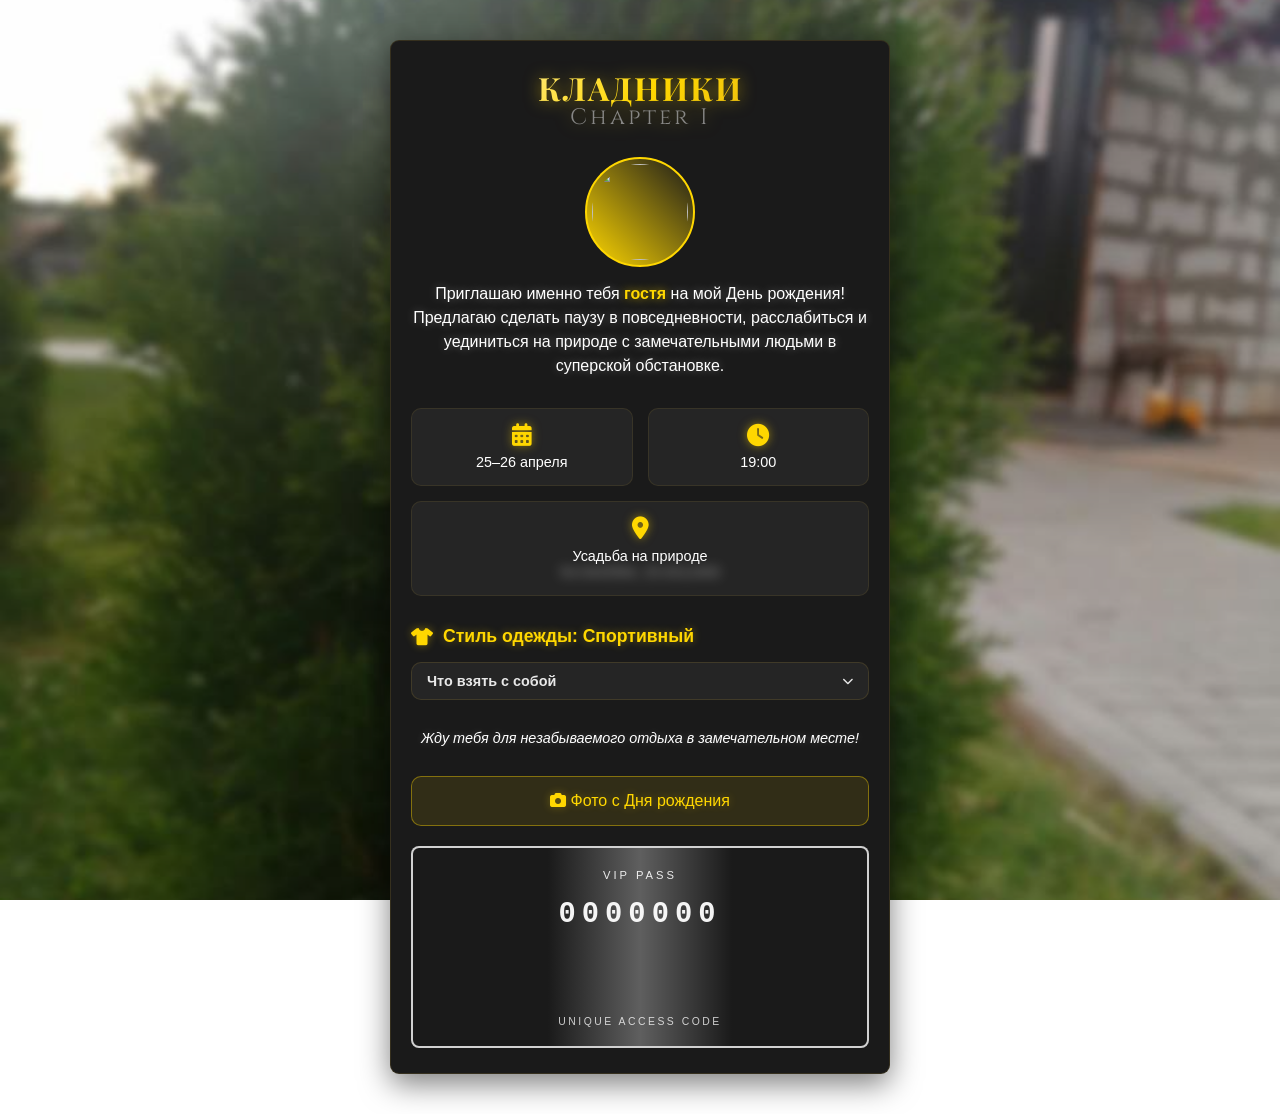
==== index.html @ 01f13acd "Initial invitation" ====
<!DOCTYPE html>
<html lang="ru">
<head>
    <meta charset="UTF-8">
    <meta name="viewport" content="width=device-width, initial-scale=1.0, maximum-scale=1.0, user-scalable=no">
    <title>КЛАДНИКИ.</title>
    <script src="https://telegram.org/js/telegram-web-app.js"></script>
    <script src="https://cdn.jsdelivr.net/npm/jsbarcode@3.11.5/dist/JsBarcode.all.min.js"></script>
    <link rel="stylesheet" href="styles.css">
    <link rel="stylesheet" href="https://cdnjs.cloudflare.com/ajax/libs/font-awesome/6.0.0/css/all.min.css">
    <link rel="preconnect" href="https://fonts.googleapis.com">
    <link rel="preconnect" href="https://fonts.gstatic.com" crossorigin>
    <link href="https://fonts.googleapis.com/css2?family=Cinzel:wght@300;400&family=Playfair+Display:wght@700&display=swap" rel="stylesheet">
</head>
<body>
    <div id="particles-container"></div>
    <div id="app">
        <div class="poster-container">
            <div class="poster-content">
                <header>
                    <h1 class="gold-text">КЛАДНИКИ<br><span class="chapter">Chapter I</span></h1>
                </header>

                <div class="user-profile">
                    <div class="photo-container">
                        <img id="user-photo" src="https://via.placeholder.com/150">
                    </div>
                    <p class="welcome-text">Приглашаю именно тебя <span id="user-name-placeholder">гостя</span> на мой День рождения! Предлагаю сделать паузу в повседневности, расслабиться и уединиться на природе с замечательными людьми в суперской обстановке.</p>
                </div>

                <div class="details-grid">
                    <div class="detail-item" title="Дата">
                        <i class="fas fa-calendar-alt"></i>
                        <span>25–26 апреля</span>
                    </div>
                    <div class="detail-item" title="Время">
                        <i class="fas fa-clock"></i>
                        <span>19:00</span>
                    </div>
                    <div class="detail-item clickable" id="location-item">
                        <i class="fas fa-map-marker-alt"></i>
                        <div class="location-content">
                            <span class="label">Усадьба на природе</span>
                            <span id="coordinates" class="blurred">54.0443584, 25.6312400</span>
                        </div>
                    </div>
                </div>

                <div class="info-section">
                    <h3><i class="fas fa-tshirt"></i> Стиль одежды: Спортивный</h3>
                    <div class="checklist-toggle" id="checklist-toggle">
                        <h4>Что взять с собой <i class="fas fa-chevron-down toggle-icon"></i></h4>
                    </div>
                    <div class="checklist collapsed" id="checklist-content">
                        <ul>
                            <li><i class="fas fa-check"></i> Комплект сменной одежды</li>
                            <li><i class="fas fa-check"></i> Легкую обувь (шлепанцы и/тапочки)</li>
                            <li><i class="fas fa-check"></i> Ванные принадлежности (минимум 1 полотенце, шампунь и другие средства гигиены)</li>
                        </ul>
                    </div>
                </div>

                <div class="closing-text">
                    Жду тебя для незабываемого отдыха в замечательном месте!
                </div>

                <div class="event-photos-section">
                    <div id="photos-link" class="photos-btn">
                        <i class="fas fa-camera"></i> Фото с Дня рождения
                    </div>
                </div>

                <div class="vip-section">
                    <div class="vip-card">
                        <span class="vip-label">VIP PASS</span>
                        <span id="vip-number">0000000</span>
                        <div class="barcode-wrapper">
                            <svg id="barcode"></svg>
                        </div>
                        <span class="vip-sublabel">UNIQUE ACCESS CODE</span>
                    </div>
                </div>
            </div>
        </div>
    </div>

    <script src="script.js"></script>
</body>
</html>
---- styles.css ----
:root {
    --gold: #ffd700;
    --gold-light: #fff8dc;
    --bg-dark: #0f0f0f;
    --card-bg: #1a1a1a;
    --text-white: #ffffff;
    --text-gray: #f5f5f5;
}

* {
    box-sizing: border-box;
    margin: 0;
    padding: 0;
}

body {
    font-family: 'Segoe UI', Roboto, Helvetica, Arial, sans-serif;
    background-image: url('background.png');
    background-size: cover;
    background-position: center;
    background-attachment: fixed;
    backdrop-filter: blur(40%);
    -webkit-backdrop-filter: blur(40%);
    color: var(--text-white);
    overflow-y: auto;
    min-height: 100vh;
    display: flex;
    justify-content: center;
    padding: 40px 20px;
}

#particles-container {
    position: fixed;
    top: 0;
    left: 0;
    width: 100%;
    height: 100%;
    z-index: 0;
    pointer-events: none;
}

#app {
    position: relative;
    z-index: 10;
    width: 100%;
    max-width: 500px;
}

/* Секция плаката */
.poster-container {
    position: relative;
    background: var(--card-bg);
    border-radius: 9px;
    padding: 25px 20px;
    box-shadow: 0 10px 30px rgba(0,0,0,0.5);
    border: 1px solid rgba(212, 175, 55, 0.15);
    animation: float 6s ease-in-out infinite;
}

@keyframes float {
    0%, 100% { transform: translateY(0); }
    50% { transform: translateY(-10px); }
}

/* Текстовые стили */
.gold-text {
    color: var(--gold);
    text-align: center;
    font-size: 2rem;
    text-transform: uppercase;
    letter-spacing: 2px;
    margin-bottom: 25px;
    background: linear-gradient(135deg, #fff8dc 0%, #ffd700 50%, #daa520 100%);
    -webkit-background-clip: text;
    background-clip: text;
    -webkit-text-fill-color: transparent;
    filter: drop-shadow(0 0 8px rgba(255, 215, 0, 0.5));
    font-family: 'Playfair Display', 'Georgia', serif;
}

.chapter {
    text-transform: none;
    font-size: 1.4rem;
    font-weight: 300;
    letter-spacing: 1px;
    opacity: 0.8;
    display: block;
    margin-top: -7px;
    color: #a0a0a0;
    -webkit-text-fill-color: #a0a0a0;
    font-family: 'Cinzel', 'Georgia', serif;
    letter-spacing: 3px;
}

.user-profile {
    text-align: center;
    margin-bottom: 30px;
}

.photo-container {
    width: 110px;
    height: 110px;
    margin: 0 auto 15px;
    border-radius: 50%;
    border: 2px solid var(--gold);
    padding: 5px;
    background: linear-gradient(45deg, var(--gold), transparent);
}

.photo-container img {
    width: 100%;
    height: 100%;
    border-radius: 50%;
    object-fit: cover;
}

.welcome-text {
    font-size: 1rem;
    line-height: 1.5;
    color: #ffffff;
    text-shadow: 0 0 10px rgba(255, 255, 255, 0.3);
}

#user-name-placeholder {
    color: #ffd700;
    font-weight: bold;
    text-shadow: 0 0 8px rgba(255, 215, 0, 0.6);
}

/* Сетка деталей */
.details-grid {
    display: grid;
    grid-template-columns: 1fr 1fr;
    gap: 15px;
    margin-bottom: 30px;
}

.detail-item {
    background: rgba(255, 255, 255, 0.05);
    padding: 15px;
    border-radius: 10px;
    text-align: center;
    border: 1px solid rgba(212, 175, 55, 0.1);
    transition: all 0.3s ease;
    cursor: default;
}

.detail-item i {
    color: #ffd700;
    font-size: 1.4rem;
    margin-bottom: 8px;
    display: block;
    text-shadow: 0 0 10px rgba(255, 215, 0, 0.5);
}

.detail-item span {
    font-size: 0.9rem;
    display: block;
    color: #ffffff;
}

.detail-item.clickable {
    cursor: pointer;
}

.detail-item.clickable:active {
    transform: scale(0.95);
    background: rgba(212, 175, 55, 0.1);
}

.detail-item.clickable:hover {
    border-color: rgba(212, 175, 55, 0.4);
    box-shadow: 0 0 15px rgba(212, 175, 55, 0.1);
}

/* Тултип */
.tooltip {
    position: absolute;
    bottom: 100%;
    left: 50%;
    transform: translateX(-50%);
    background: var(--gold);
    color: #000;
    padding: 6px 12px;
    border-radius: 6px;
    font-size: 0.75rem;
    white-space: nowrap;
    opacity: 0;
    pointer-events: none;
    transition: opacity 0.3s;
    z-index: 30;
    margin-bottom: 8px;
}

.tooltip::after {
    content: '';
    position: absolute;
    top: 100%;
    left: 50%;
    transform: translateX(-50%);
    border: 5px solid transparent;
    border-top-color: var(--gold);
}

.tooltip.visible {
    opacity: 1;
}

#location-item {
    grid-column: span 2;
}

.blurred {
    filter: blur(6px);
    opacity: 0.5;
    user-select: none;
    -webkit-user-select: none;
    -moz-user-select: none;
    -ms-user-select: none;
    pointer-events: none;
}

/* Инфо секция */
.info-section {
    margin-bottom: 30px;
}

.info-section h3 {
    color: #ffd700;
    font-size: 1.1rem;
    margin-bottom: 15px;
    display: flex;
    align-items: center;
    gap: 10px;
    text-shadow: 0 0 8px rgba(255, 215, 0, 0.4);
}

.checklist-toggle {
    cursor: pointer;
    padding: 10px 15px;
    background: rgba(255, 255, 255, 0.05);
    border: 1px solid rgba(212, 175, 55, 0.15);
    border-radius: 10px;
    transition: all 0.3s;
}

.checklist-toggle:hover {
    background: rgba(212, 175, 55, 0.08);
    border-color: rgba(212, 175, 55, 0.3);
}

.checklist-toggle h4 {
    font-size: 0.9rem;
    color: #e8e8e8;
    display: flex;
    align-items: center;
    justify-content: space-between;
}

.toggle-icon {
    transition: transform 0.3s;
    font-size: 0.7rem;
}

.toggle-icon.rotated {
    transform: rotate(180deg);
}

.checklist {
    overflow: hidden;
    transition: max-height 0.4s ease, opacity 0.3s ease;
    max-height: 300px;
    opacity: 1;
    padding-top: 10px;
}

.checklist.collapsed {
    max-height: 0;
    opacity: 0;
    padding-top: 0;
}

.checklist ul {
    list-style: none;
}

.checklist li {
    font-size: 0.85rem;
    margin-bottom: 8px;
    display: flex;
    align-items: center;
    gap: 10px;
    color: #ffffff;
}

.checklist li i {
    color: #ffd700;
    font-size: 0.7rem;
    text-shadow: 0 0 6px rgba(255, 215, 0, 0.4);
}

.closing-text {
    text-align: center;
    font-style: italic;
    color: #ffffff;
    font-size: 0.9rem;
    margin-bottom: 30px;
    text-shadow: 0 0 8px rgba(255, 255, 255, 0.2);
}

/* Кнопка фото */
.photos-btn {
    background: rgba(255, 215, 0, 0.1);
    border: 1px solid rgba(255, 215, 0, 0.4);
    padding: 15px;
    border-radius: 10px;
    text-align: center;
    color: #ffd700;
    cursor: pointer;
    transition: all 0.3s;
    position: relative;
    margin-bottom: 20px;
    text-shadow: 0 0 8px rgba(255, 215, 0, 0.3);
}

.photos-btn:hover {
    background: rgba(255, 215, 0, 0.2);
    border-color: #ffd700;
    box-shadow: 0 0 25px rgba(255, 215, 0, 0.3);
}

.photos-btn:active {
    transform: scale(0.97);
}

/* VIP PASS */
.vip-card {
    background: var(--card-bg);
    border: 2px solid rgba(255, 255, 255, 0.8);
    border-radius: 8px;
    padding: 17px;
    text-align: center;
    position: relative;
    overflow: hidden;
}

.vip-label {
    color: rgba(255, 255, 255, 0.9);
    font-size: 0.7rem;
    letter-spacing: 3px;
    opacity: 1;
}

#vip-number {
    display: block;
    font-size: 1.8rem;
    font-weight: 700;
    margin: 15px 0;
    letter-spacing: 6px;
    color: rgba(255, 255, 255, 0.95);
    font-family: 'Courier New', Courier, monospace;
}

.barcode-wrapper {
    background: transparent;
    padding: 0;
    border-radius: 4px;
    margin: 15px auto;
    width: fit-content;
    height: 50px;
    display: flex;
    align-items: center;
    justify-content: center;
}

#barcode {
    display: block;
}

.vip-sublabel {
    color: rgba(255, 255, 255, 0.85);
    font-size: 0.65rem;
    letter-spacing: 2.5px;
    opacity: 0.9;
    text-transform: uppercase;
}

/* Анимации частиц */
.particle {
    position: absolute;
    pointer-events: none;
    z-index: 1;
}

.dark-balloon {
    width: 450px;
    height: 600px;
    background-image: url('image-removebg-preview(1).png');
    background-size: contain;
    background-repeat: no-repeat;
    background-position: center;
    bottom: -650px;
    animation: rise-balloon 12s linear infinite;
    opacity: 0.95;
}

.dark-balloon::after {
    display: none;
}

.gold-star-balloon {
    width: 270px;
    height: 270px;
    background-image: url('image-removebg-preview.png');
    background-size: contain;
    background-repeat: no-repeat;
    background-position: center;
    bottom: -350px;
    animation: rise-star-balloon 10s linear infinite;
    opacity: 0.9;
}

.gold-star-balloon::after {
    display: none;
}

@keyframes rise-balloon {
    0% { transform: translateY(0) translateX(0) rotate(0deg); opacity: 0; }
    5% { opacity: 0.95; }
    95% { transform: translateY(-115vh) translateX(-20px) rotate(-5deg); opacity: 0.95; }
    100% { transform: translateY(-120vh) translateX(-20px) rotate(-5deg); opacity: 0; }
}

@keyframes rise-star-balloon {
    0% { transform: translateY(0) translateX(0) rotate(0deg); opacity: 0; }
    5% { opacity: 0.9; }
    95% { transform: translateY(-115vh) translateX(-15px) rotate(90deg); opacity: 0.9; }
    100% { transform: translateY(-120vh) translateX(-15px) rotate(90deg); opacity: 0; }
}

/* Пульсация золотой рамки */
@keyframes gold-pulse {
    0%, 100% { border-color: rgba(212, 175, 55, 0.2); }
    50% { border-color: rgba(212, 175, 55, 0.5); }
}

.poster-container {
    animation: float 6s ease-in-out infinite, gold-pulse 4s ease-in-out infinite;
}

/* Свечение фото */
.photo-container {
    animation: photo-glow 3s ease-in-out infinite;
}

@keyframes photo-glow {
    0%, 100% { box-shadow: 0 0 10px rgba(212, 175, 55, 0.3); }
    50% { box-shadow: 0 0 25px rgba(212, 175, 55, 0.6); }
}

/* Блик на VIP */
.vip-card::before {
    content: '';
    position: absolute;
    top: -50%;
    left: -50%;
    width: 200%;
    height: 200%;
    background: linear-gradient(
        45deg,
        transparent 40%,
        rgba(255, 255, 255, 0.3) 50%,
        transparent 60%
    );
    transform: rotate(45deg);
    animation: vip-shine 3s ease-in-out infinite;
}

@keyframes vip-shine {
    0% { transform: translateX(-100%) translateY(-100%) rotate(45deg); }
    100% { transform: translateX(100%) translateY(100%) rotate(45deg); }
}
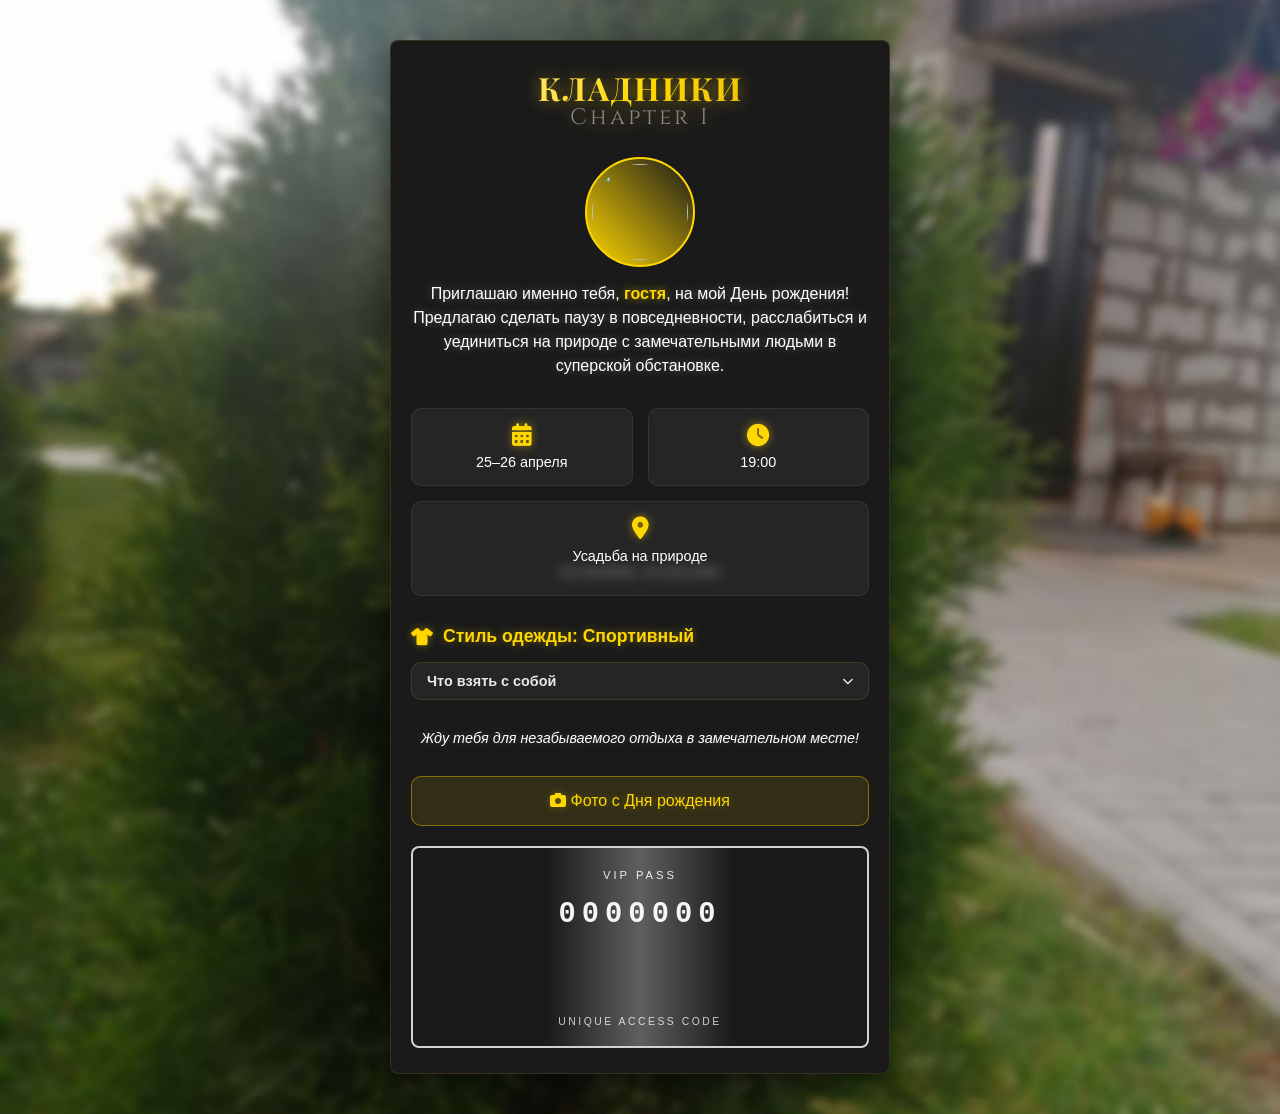
==== commit 02f98ff1: "Add fragment parameter for text next to name" ====
--- a/index.html
+++ b/index.html
@@ -25,7 +25,7 @@
                     <div class="photo-container">
                         <img id="user-photo" src="https://via.placeholder.com/150">
                     </div>
-                    <p class="welcome-text">Приглашаю именно тебя <span id="user-name-placeholder">гостя</span> на мой День рождения! Предлагаю сделать паузу в повседневности, расслабиться и уединиться на природе с замечательными людьми в суперской обстановке.</p>
+                    <p class="welcome-text">Приглашаю именно тебя, <span id="user-name-placeholder">гостя</span>, на мой День рождения! Предлагаю сделать паузу в повседневности, расслабиться и уединиться на природе с замечательными людьми в суперской обстановке.</p>
                 </div>
 
                 <div class="details-grid">
--- a/styles.css
+++ b/styles.css
@@ -18,7 +18,7 @@
     background-image: url('background.png');
     background-size: cover;
     background-position: center;
-    background-attachment: fixed;
+    background-attachment: scroll;
     backdrop-filter: blur(40%);
     -webkit-backdrop-filter: blur(40%);
     color: var(--text-white);
@@ -27,6 +27,7 @@
     display: flex;
     justify-content: center;
     padding: 40px 20px;
+    -webkit-overflow-scrolling: touch;
 }
 
 #particles-container {
@@ -50,11 +51,13 @@
 .poster-container {
     position: relative;
     background: var(--card-bg);
-    border-radius: 9px;
+    border-radius: 8px;
     padding: 25px 20px;
     box-shadow: 0 10px 30px rgba(0,0,0,0.5);
     border: 1px solid rgba(212, 175, 55, 0.15);
-    animation: float 6s ease-in-out infinite;
+    animation: float 6s ease-in-out infinite, gold-pulse 4s ease-in-out infinite;
+    will-change: transform;
+    transform: translateZ(0);
 }
 
 @keyframes float {
@@ -125,6 +128,13 @@
     color: #ffd700;
     font-weight: bold;
     text-shadow: 0 0 8px rgba(255, 215, 0, 0.6);
+}
+
+.name-fragment {
+    color: #ffffff;
+    font-weight: normal;
+    text-shadow: none;
+    margin-left: 5px;
 }
 
 /* Сетка деталей */
@@ -393,15 +403,17 @@
 }
 
 .dark-balloon {
-    width: 450px;
-    height: 600px;
+    width: 120px;
+    height: 160px;
     background-image: url('image-removebg-preview(1).png');
     background-size: contain;
     background-repeat: no-repeat;
     background-position: center;
-    bottom: -650px;
+    bottom: -200px;
     animation: rise-balloon 12s linear infinite;
     opacity: 0.95;
+    will-change: transform, opacity;
+    transform: translateZ(0);
 }
 
 .dark-balloon::after {
@@ -409,15 +421,17 @@
 }
 
 .gold-star-balloon {
-    width: 270px;
-    height: 270px;
+    width: 80px;
+    height: 80px;
     background-image: url('image-removebg-preview.png');
     background-size: contain;
     background-repeat: no-repeat;
     background-position: center;
-    bottom: -350px;
+    bottom: -150px;
     animation: rise-star-balloon 10s linear infinite;
     opacity: 0.9;
+    will-change: transform, opacity;
+    transform: translateZ(0);
 }
 
 .gold-star-balloon::after {
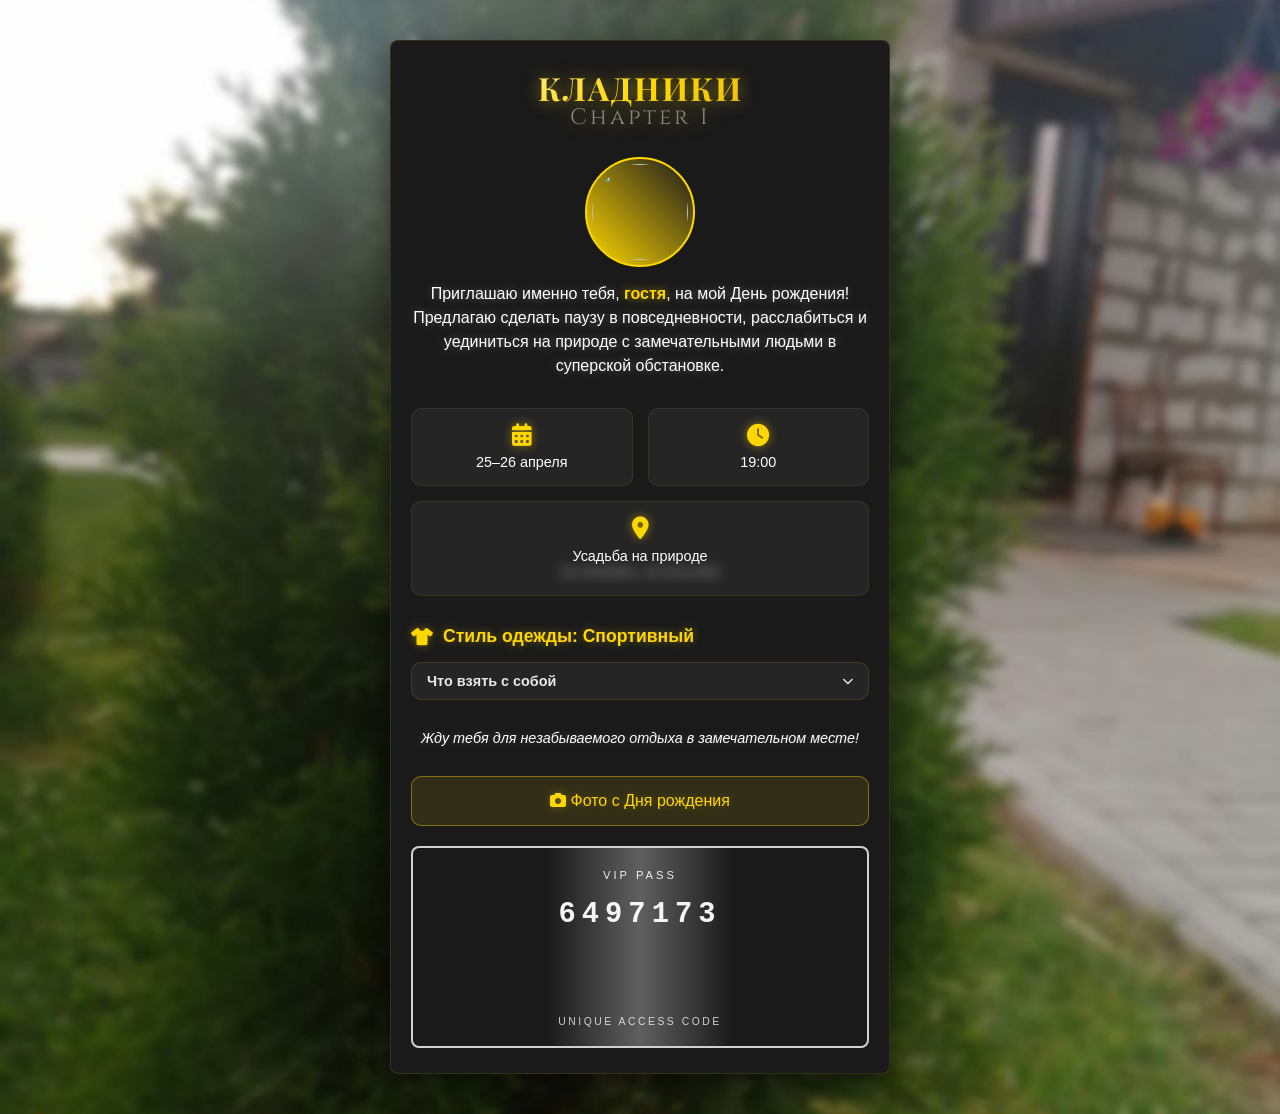
==== commit bb9f608c: "Remove Telegram WebApp code, use standard browser APIs" ====
--- a/index.html
+++ b/index.html
@@ -4,7 +4,6 @@
     <meta charset="UTF-8">
     <meta name="viewport" content="width=device-width, initial-scale=1.0, maximum-scale=1.0, user-scalable=no">
     <title>КЛАДНИКИ.</title>
-    <script src="https://telegram.org/js/telegram-web-app.js"></script>
     <script src="https://cdn.jsdelivr.net/npm/jsbarcode@3.11.5/dist/JsBarcode.all.min.js"></script>
     <link rel="stylesheet" href="styles.css">
     <link rel="stylesheet" href="https://cdnjs.cloudflare.com/ajax/libs/font-awesome/6.0.0/css/all.min.css">
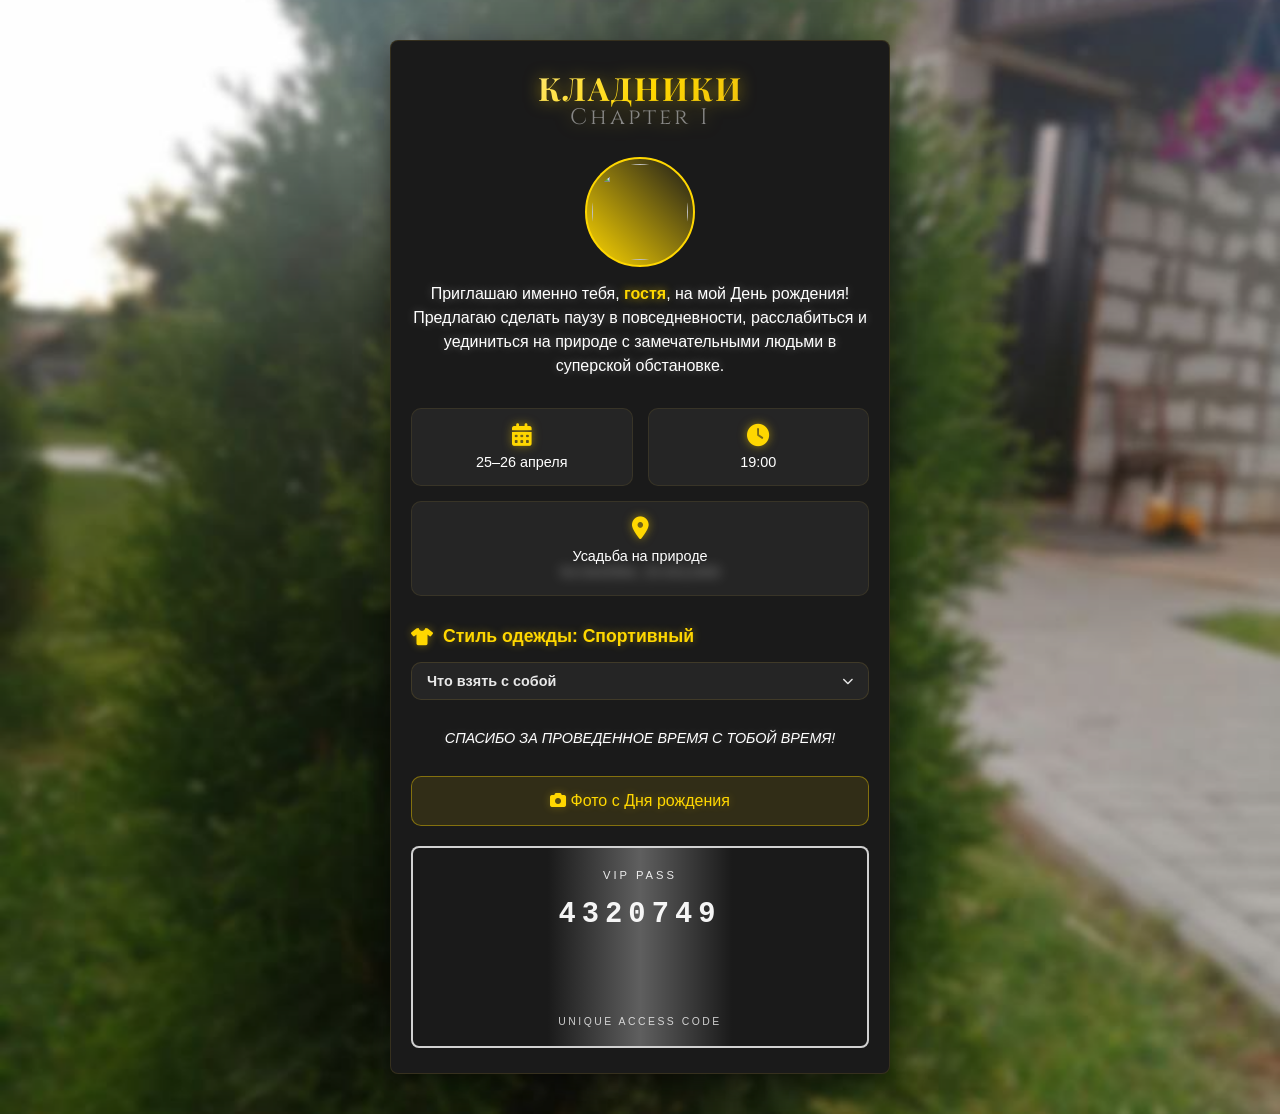
==== commit f8729027: "Add event memories gallery" ====
--- a/index.html
+++ b/index.html
@@ -60,7 +60,7 @@
                 </div>
 
                 <div class="closing-text">
-                    Жду тебя для незабываемого отдыха в замечательном месте!
+                    СПАСИБО ЗА ПРОВЕДЕННОЕ ВРЕМЯ С ТОБОЙ ВРЕМЯ!
                 </div>
 
                 <div class="event-photos-section">
--- a/styles.css
+++ b/styles.css
@@ -343,6 +343,196 @@
     transform: scale(0.97);
 }
 
+.memories-page {
+    align-items: flex-start;
+}
+
+.memories-shell {
+    position: relative;
+    z-index: 10;
+    width: 100%;
+    max-width: 980px;
+}
+
+.memories-hero {
+    background: rgba(26, 26, 26, 0.92);
+    border: 1px solid rgba(255, 215, 0, 0.25);
+    border-radius: 18px;
+    padding: 28px;
+    margin-bottom: 22px;
+    box-shadow: 0 18px 50px rgba(0, 0, 0, 0.45);
+}
+
+.back-link {
+    color: rgba(255, 255, 255, 0.8);
+    text-decoration: none;
+    display: inline-flex;
+    align-items: center;
+    gap: 8px;
+    margin-bottom: 22px;
+    font-size: 0.9rem;
+}
+
+.memories-eyebrow {
+    color: #ffd700;
+    letter-spacing: 3px;
+    text-transform: uppercase;
+    font-size: 0.75rem;
+    margin-bottom: 8px;
+}
+
+.memories-hero h1 {
+    font-family: 'Playfair Display', 'Georgia', serif;
+    font-size: clamp(2rem, 8vw, 4rem);
+    line-height: 1;
+    margin-bottom: 16px;
+    background: linear-gradient(135deg, #fff8dc 0%, #ffd700 50%, #daa520 100%);
+    -webkit-background-clip: text;
+    background-clip: text;
+    -webkit-text-fill-color: transparent;
+    filter: drop-shadow(0 0 8px rgba(255, 215, 0, 0.35));
+}
+
+.memories-hero p {
+    color: #ffffff;
+    line-height: 1.55;
+    max-width: 680px;
+}
+
+.memories-actions {
+    display: grid;
+    grid-template-columns: repeat(2, minmax(0, 1fr));
+    gap: 12px;
+    margin-top: 24px;
+}
+
+.download-all-btn,
+.outline-btn {
+    border-radius: 14px;
+    padding: 15px 16px;
+    text-align: center;
+    text-decoration: none;
+    font-weight: 700;
+    transition: all 0.3s;
+}
+
+.download-all-btn {
+    background: linear-gradient(135deg, #ffd700 0%, #daa520 100%);
+    color: #171717;
+    box-shadow: 0 8px 25px rgba(255, 215, 0, 0.22);
+}
+
+.outline-btn {
+    color: #ffd700;
+    border: 1px solid rgba(255, 215, 0, 0.4);
+    background: rgba(255, 215, 0, 0.08);
+}
+
+.download-all-btn:active,
+.outline-btn:active {
+    transform: scale(0.98);
+}
+
+.media-grid {
+    display: grid;
+    grid-template-columns: repeat(3, minmax(0, 1fr));
+    gap: 16px;
+}
+
+.media-card {
+    background: rgba(26, 26, 26, 0.9);
+    border: 1px solid rgba(255, 255, 255, 0.12);
+    border-radius: 18px;
+    overflow: hidden;
+    box-shadow: 0 14px 34px rgba(0, 0, 0, 0.32);
+}
+
+.featured-card {
+    grid-column: span 1;
+}
+
+.media-preview {
+    height: 170px;
+    display: flex;
+    align-items: center;
+    justify-content: center;
+    font-size: 2.4rem;
+    color: #ffd700;
+}
+
+.photo-preview {
+    background: linear-gradient(135deg, rgba(255, 215, 0, 0.16), rgba(80, 45, 10, 0.7));
+}
+
+.video-preview {
+    background: linear-gradient(135deg, rgba(150, 40, 40, 0.4), rgba(20, 20, 20, 0.9));
+}
+
+.best-preview {
+    background: linear-gradient(135deg, rgba(255, 215, 0, 0.22), rgba(255, 255, 255, 0.07));
+}
+
+.media-card-content {
+    padding: 18px;
+}
+
+.media-type {
+    display: inline-block;
+    color: #ffd700;
+    font-size: 0.7rem;
+    letter-spacing: 2px;
+    text-transform: uppercase;
+    margin-bottom: 10px;
+}
+
+.media-card h2 {
+    font-size: 1.12rem;
+    margin-bottom: 10px;
+    color: #ffffff;
+}
+
+.media-card p {
+    font-size: 0.9rem;
+    color: rgba(255, 255, 255, 0.78);
+    line-height: 1.45;
+    margin-bottom: 16px;
+}
+
+.media-card a {
+    color: #ffd700;
+    text-decoration: none;
+    font-weight: 700;
+}
+
+.download-note {
+    display: flex;
+    gap: 12px;
+    align-items: flex-start;
+    background: rgba(255, 255, 255, 0.06);
+    border: 1px solid rgba(255, 255, 255, 0.1);
+    border-radius: 16px;
+    padding: 16px;
+    margin-top: 18px;
+    color: rgba(255, 255, 255, 0.84);
+    line-height: 1.45;
+}
+
+.download-note i {
+    color: #ffd700;
+    margin-top: 3px;
+}
+
+@media (max-width: 760px) {
+    .memories-actions,
+    .media-grid {
+        grid-template-columns: 1fr;
+    }
+
+    .memories-hero {
+        padding: 22px;
+    }
+}
+
 /* VIP PASS */
 .vip-card {
     background: var(--card-bg);
